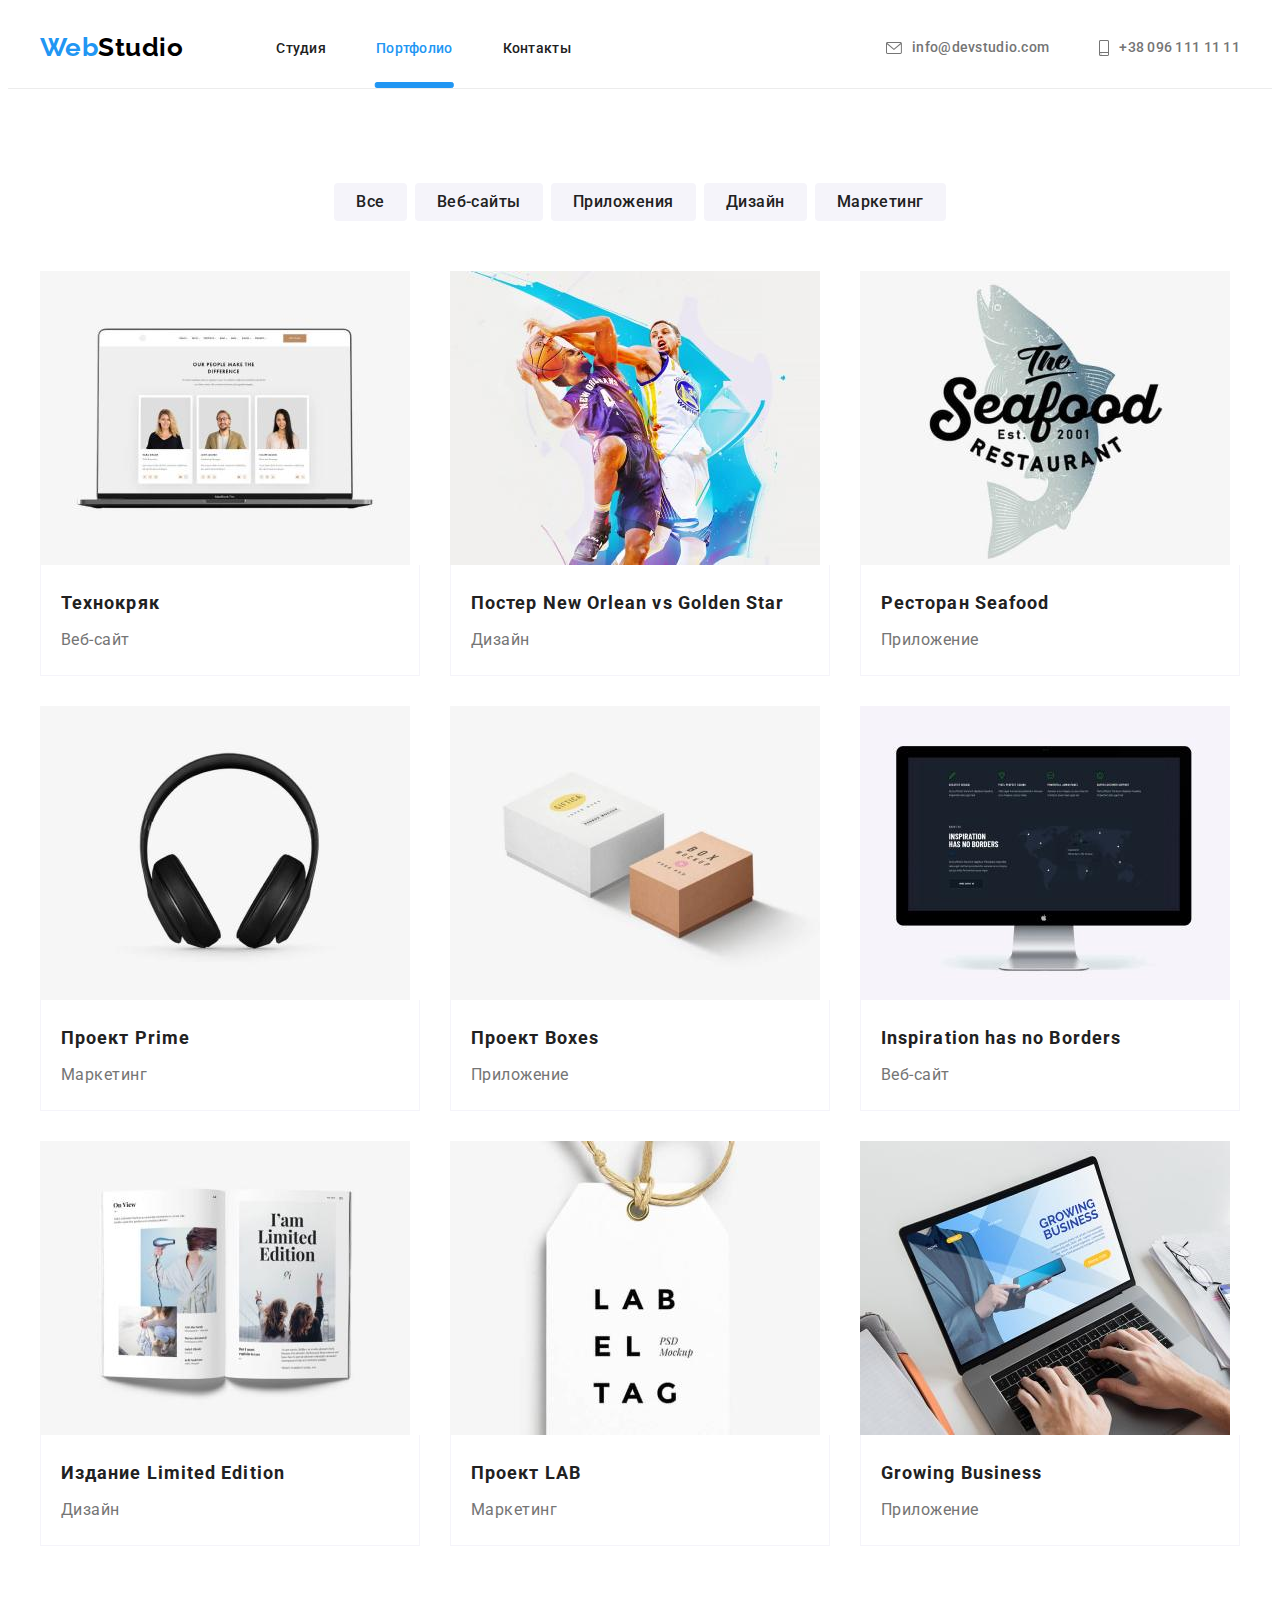
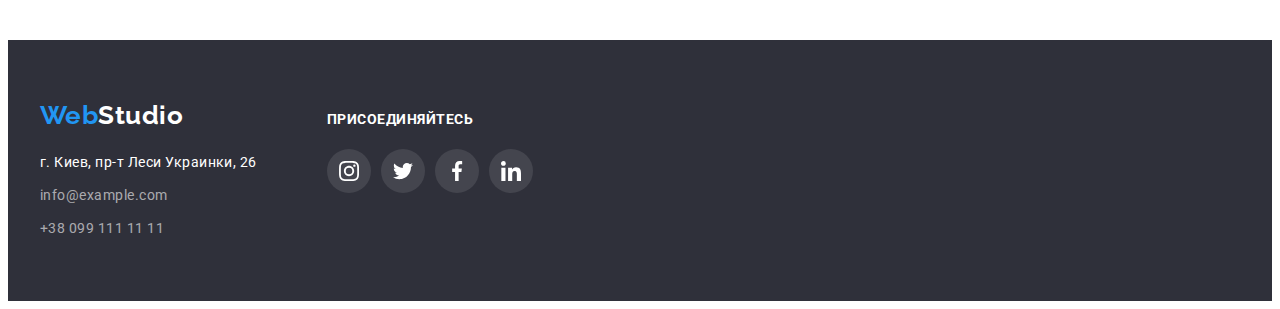
==== portfolio.html @ 96ee3c8e "add mailing form" ====
<!DOCTYPE html>
<html lang="ru">
<head>
  <meta charset="UTF-8">
  <meta http-equiv="X-UA-Compatible" content="IE=edge">
  <meta name="viewport" content="width=device-width, initial-scale=1.0">
  <title>WebStudio</title>
  <link rel="preconnect" href="https://fonts.gstatic.com">
  <link href="https://fonts.googleapis.com/css2?family=Raleway:wght@700&family=Roboto:wght@400;500;700;900&display=swap"
    rel="stylesheet">
  <link rel="stylesheet" href="https://cdnjs.cloudflare.com/ajax/libs/modern-normalize/1.0.0/modern-normalize.min.css"
    integrity="sha512-ISS7cAi1PEhQ8jnbJpJZMd29NlhNj4AWYyLOSp2CE/CsHxTCu+r+t0D2yoJudVrd0/8fTVPUVDzY5Tvli75u/g=="
    crossorigin="anonymous" referrerpolicy="no-referrer" />
  <link rel="stylesheet" href="./css/style.css">
</head>
<body>
    <!--Шапка сайта-->
    <header class="header">
      <div class="conteiner nav">
        <a class="logo" href="./">Web<span class="logo-header">Studio</span></a>
        <!--Навигация по сайту-->
        <nav class="navigation">
          <ul class="navigation-list pointkiller">
            <li class="item"><a href="./index.html" class="navigation-link">Студия</a></li>
            <li class="item"><a href="" class="navigation-link active-page">Портфолио</a></li>
            <li class="item"><a href="" class="navigation-link">Контакты</a></li>
          </ul>
        </nav>
        <ul class="contacts pointkiller">
          <li class="item">
            <a class="contacts-link" href="mailto:info@devstudio.com">
              <svg width="16" height="12" class="icon">
                <use href=./images/icons.svg#icon-envelope></use>
              </svg>
              info@devstudio.com
            </a>
          </li>
          <li class="item">
            <a class="contacts-link" href="tel:+380961111111">
              <svg width="10" height="16" class="icon">
                <use href=./images/icons.svg#icon-smartphone></use>
              </svg>
              +38 096 111 11 11
            </a>
          </li>
        </ul>
      </div>
    </header>
    <!--Секция портфолио-->
    <section class="section">
        <!-- <h1 class="section-title">Портфолио</h1>   -->
      <div class="conteiner">
        <ul class="filter-list pointkiller">
            <li class="item"><button class="button" type="button">Все</button></li>
            <li class="item"><button class="button" type="button">Веб-сайты</button></li>
            <li class="item"><button class="button" type="button">Приложения</button></li>
            <li class="item"><button class="button" type="button">Дизайн</button></li>
            <li class="item"><button class="button" type="button">Маркетинг</button></li>
        </ul>
        <ul class="examples pointkiller">
          <li class="item">
            <a href="" class="examples-link" >
              <div class="examples-bgbox">
                <img class="examples-img" src="./images/pf1.jpg" alt="Баскетболисты" width="370" height="294">
                <div class="examples-overlay">
                  <p class="overlay-text">Технокряк это современная площадка распространения коронавируса. Компании используют эту платформу для цифрового
                    шпионажа и атак на защищённые сервера конкурентов.
                </div>
              </div>
              <div class="examples-box">
                <h2 class="examples-title">Технокряк</h2>
                <p class="examples-description">Веб-сайт</p>
              </div>
            </a>
          </li>
          <li class="item">
            <a href="" class="examples-link">
              <div class="examples-bgbox">
                <img class="examples-img" src="./images/pf2.jpg" alt="Баскетболисты" width="370" height="294">
                <div class="examples-overlay">
                  <p class="overlay-text">Технокряк это современная площадка распространения коронавируса. Компании используют эту платформу для цифрового
                    шпионажа и атак на защищённые сервера конкурентов.
                  </p>
                </div>
              </div>
              <div class="examples-box">
                <h2 class="examples-title">Постер New Orlean vs Golden Star</h2>
                <p class="examples-description">Дизайн</p>
              </div>
            </a>
          </li>
          <li class="item">
            <a href="" class="examples-link">
              <div class="examples-bgbox">
                <img class="examples-img" src="./images/pf3.jpg" alt="Баскетболисты" width="370" height="294">
                <div class="examples-overlay">
                  <p class="overlay-text">Технокряк это современная площадка распространения коронавируса. Компании используют эту платформу для цифрового
                    шпионажа и атак на защищённые сервера конкурентов.
                  </p>
                </div>
              </div>
              <div class="examples-box"> 
                <h2 class="examples-title">Ресторан Seafood</h2>
                <p class="examples-description">Приложение</p>
              </div>
            </a>
          </li>
          <li class="item">
            <a href="" class="examples-link">
              <div class="examples-bgbox">
                <img class="examples-img" src="./images/pf4.jpg" alt="Баскетболисты" width="370" height="294">
                <div class="examples-overlay">
                  <p class="overlay-text">Технокряк это современная площадка распространения коронавируса. Компании используют эту платформу для цифрового
                    шпионажа и атак на защищённые сервера конкурентов.
                  </p>
                </div>
              </div>
              <div class="examples-box">
                <h2 class="examples-title">Проект Prime</h2>
                <p class="examples-description">Маркетинг</p>
              </div>
            </a>
          </li>
          <li class="item">
            <a href="" class="examples-link">
              <div class="examples-bgbox">
                <img class="examples-img" src="./images/pf5.jpg" alt="Баскетболисты" width="370" height="294">
                <div class="examples-overlay">
                  <p class="overlay-text">Технокряк это современная площадка распространения коронавируса. Компании используют эту платформу для цифрового
                    шпионажа и атак на защищённые сервера конкурентов.
                  </p>
                </div>
              </div>
              <div class="examples-box">
                <h2 class="examples-title">Проект Boxes</h2>
                <p class="examples-description">Приложение</p>
              </div>
            </a>
          </li>
          <li class="item">
            <a href="" class="examples-link">
              <div class="examples-bgbox">
                <img class="examples-img" src="./images/pf6.jpg" alt="Баскетболисты" width="370" height="294">
                <div class="examples-overlay">
                  <p class="overlay-text">Технокряк это современная площадка распространения коронавируса. Компании используют эту платформу для цифрового
                    шпионажа и атак на защищённые сервера конкурентов.
                  </p>
                </div>
              </div>
              <div class="examples-box">
                <h2 class="examples-title">Inspiration has no Borders</h2>
                <p class="examples-description">Веб-сайт</p>
              </div>
            </a>
          </li>
          <li class="item">
            <a href="" class="examples-link">
              <div class="examples-bgbox">
                <img class="examples-img" src="./images/pf7.jpg" alt="Баскетболисты" width="370" height="294">
                <div class="examples-overlay">
                  <p class="overlay-text">Технокряк это современная площадка распространения коронавируса. Компании используют эту платформу для цифрового
                    шпионажа и атак на защищённые сервера конкурентов.
                  </p>
                </div>
              </div>
              <div class="examples-box">
                <h2 class="examples-title">Издание Limited Edition</h2>
                <p class="examples-description">Дизайн</p>
              </div>
            </a>
          </li>
          <li class="item">
            <a href="" class="examples-link">
              <div class="examples-bgbox">
                <img class="examples-img" src="./images/pf8.jpg" alt="Баскетболисты" width="370" height="294">
                <div class="examples-overlay">
                  <p class="overlay-text">Технокряк это современная площадка распространения коронавируса. Компании используют эту платформу для цифрового
                    шпионажа и атак на защищённые сервера конкурентов.
                  </p>
                </div>
              </div>
              <div class="examples-box">
                <h2 class="examples-title">Проект LAB</h2>
                <p class="examples-description">Маркетинг</p>
              </div>
            </a>
          </li>
          <li class="item">
            <a href="" class="examples-link">
              <div class="examples-bgbox">
                <img class="examples-img" src="./images/pf9.jpg" alt="Баскетболисты" width="370" height="294">
                <div class="examples-overlay">
                  <p class="overlay-text">Технокряк это современная площадка распространения коронавируса. Компании используют эту платформу для цифрового
                    шпионажа и атак на защищённые сервера конкурентов.
                  </p>
                </div>
              </div>
              <div class="examples-box">
                <h2 class="examples-title">Growing Business</h2>
                <p class="examples-description">Приложение</p>
              </div>
            </a>
          </li>
        </ul>
      </div>
    </section>
    <!--Подвал-->
    <footer class="footer">
      <div class="conteiner box">
        <div class="address-box">
          <a class="logo bottom pointkiller" href="/">Web<span class="logo-footer">Studio</span></a>
          <address class="address">
            <p class="address-text">г. Киев, пр-т Леси Украинки, 26</p>
            <ul class="address-list pointkiller">
              <li><a href="mailto:info@example.com" class="address-link">info@example.com</a></li>
              <li><a href="tel:+380991111111" class="address-link">+38 099 111 11 11</a></li>
            </ul>
          </address>
        </div>
        <div class="join-box">
          <h2 class="join">Присоединяйтесь</h2>
          <ul class="join-list pointkiller">
            <li class="join-social">
              <a href="" class="link">
                <svg width="20" height="20" class="icon">
                  <use href=./images/icons.svg#icon-instagram></use>
                </svg>
              </a>
            </li>
            <li class="join-social">
              <a href="" class="link">
                <svg width="20" height="20" class="icon">
                  <use href=./images/icons.svg#icon-twitter></use>
                </svg>
              </a>
            </li>
            <li class="join-social">
              <a href="" class="link">
                <svg width="20" height="20" class="icon">
                  <use href=./images/icons.svg#icon-facebook></use>
                </svg>
              </a>
            </li>
            <li class="join-social">
              <a href="" class="link">
                <svg width="20" height="20" class="icon">
                  <use href=./images/icons.svg#icon-linkedin></use>
                </svg>
              </a>
            </li>
          </ul>
        </div>
      </div>
    </footer>
</body>
</html>
---- css/style.css ----
:root {
  --primary-text-color: #757575;
  --secondary-text-color: #212121;
  --accent-text-color: #2196f3;
  --link-text-color: rgba(255, 255, 255, 0.6);
  --black-text-color: #000000;
  --white-text-color: #ffffff;
  --bg-section-color: #f5f4fa;

  --bg-button-color: #f5f4fa;
  --bg-hero-button-color: #188ce8;
  --active-bg-button-color: #2196f3;

  --icon-color: #afb1b8;
}

body {
  background-color: var(--white-text-color);
  color: var(--primary-text-color);
  font-family: Roboto, sans-serif;
  letter-spacing: 0.03em;
}
.pointkiller {
  list-style: none;
  margin: 0;
  padding: 0;
}
.conteiner {
  width: 1200px;
  margin-left: auto;
  margin-right: auto;

  padding-left: 15px;
  padding-right: 15px;

  /* outline: 2px solid tomato; */
}
/*ШАПКА*/
/*стилизация логотипа*/
.header {
  border-bottom: 1px solid #ececec;
}
.conteiner.nav {
  display: flex;
  align-items: center;
  padding-left: 15px;
  padding-right: 15px;
}
.logo {
  font-family: Raleway, sans-serif;
  font-weight: 700;
  font-size: 26px;
  line-height: 1.2;
  letter-spacing: inherit;
  color: var(--accent-text-color);
  text-decoration: none;
}
.logo-header {
  color: var(--black-text-color);
}
.logo-footer {
  color: var(--white-text-color);
}
/*стилизация меню навигации*/
.navigation-list {
  display: flex;
  margin-left: 93px;
}
.navigation-list .item:not(:last-child) {
  margin-right: 50px;
}
.navigation-link {
  position: relative;

  display: block;
  padding-top: 32px;
  padding-bottom: 32px;

  font-weight: 500;
  font-size: 14px;
  line-height: 1.143;
  letter-spacing: 0.02em;
  color: var(--secondary-text-color);

  transition-property: color;
  transition-timing-function: cubic-bezier(0.4, 0, 0.2, 1);
  transition-duration: 250ms;
}
.navigation-link.active-page {
  color: var(--accent-text-color);
}
.navigation-link.active-page:after {
  position: absolute;
  bottom: 0;
  left: 50%;
  height: 4px;
  transform: translatex(-50%);
  width: 100%;

  content: '';
  border: 1px solid var(--accent-text-color);
  border-radius: 2px;
  background-color: var(--accent-text-color);
}
.navigation-link {
  text-decoration: none;
}
.navigation-link:hover,
.navigation-link:focus {
  color: var(--accent-text-color);
}
/*стилизация контактных ссылок*/
.contacts {
  display: flex;
  margin-left: auto;

  font-weight: 500;
  font-size: 14px;
  line-height: 1.14;
  letter-spacing: 0.02em;
  color: var(--primary-text-color);
}
.contacts .item:not(:last-child) {
  margin-right: 50px;
}
.contacts-link {
  display: flex;
  align-items: center;
  justify-content: center;
  padding-top: 32px;
  padding-bottom: 32px;

  color: inherit;
  fill: currentColor;
  text-decoration: none;

  transition-property: color, fill;
  transition-timing-function: cubic-bezier(0.4, 0, 0.2, 1);
  transition-duration: 250ms;
}
.contacts-link:hover,
.contacts-link:focus {
  color: var(--accent-text-color);
  fill: var(--accent-text-color);
}
.contacts-link .icon {
  margin-right: 10px;
}
/*ШАПКА*/

/*СЕКЦИИ ОСНОВНОГО КОНТЕНТА*/
/* секция-герой */
.hero {
  max-width: 1600px;
  height: 600px;
  padding-top: 200px;
  padding-bottom: 200px;
  margin-right: auto;
  margin-left: auto;

  background-image: linear-gradient(rgba(47, 48, 58, 0.4), rgba(47, 48, 58, 0.4)),
    url(../images/herobg.jpg);
  background-color: #c4c4c4;
  text-align: center;
  background-repeat: no-repeat;
  background-position: center;
}
.hero-title {
  margin-top: 0;
  margin-bottom: 30px;

  font-weight: 900;
  font-size: 44px;
  line-height: 1.36;
  letter-spacing: 0.06em;
  text-transform: uppercase;
  color: var(--white-text-color);
}
.hero-button {
  padding: 10px 32px;
  border-radius: 4px;
  border-width: 0;
  border-color: transparent;
  height: 50px;
  min-width: 200px;
  text-align: center;

  font-family: inherit;
  font-weight: 700;
  font-size: 16px;
  line-height: 1.87;
  letter-spacing: 0.06em;
  cursor: pointer;
  background-color: var(--active-bg-button-color);
  color: var(--white-text-color);
  box-shadow: 0px 4px 4px rgba(0, 0, 0, 0.15);

  transition-property: background-color, box-shadow;
  transition-timing-function: cubic-bezier(0.4, 0, 0.2, 1);
  transition-duration: 250ms;
}
.hero-button:hover,
.hero-button:focus {
  background-color: var(--bg-hero-button-color);
}
/* секции основных разделов */
.section {
  padding-top: 94px;
  padding-bottom: 94px;
  color: var(--primary-text-color);
}
.section-title {
  margin-top: 0;
  margin-bottom: 50px;
  text-align: center;

  font-size: 36px;
  line-height: 1.17;
  color: var(--secondary-text-color);
}
/*преимущества*/
.feature {
  display: flex;
  margin-bottom: 94px;

  color: var(--primary-text-color);
  font-size: 14px;
  line-height: 1.71;
}
.feature .item {
  flex-basis: 270px;
}
.feature-icon {
  display: flex;
  margin-bottom: 30px;
  height: 120px;
  width: 270px;
  justify-content: center;
  align-items: center;
  border-radius: 4px;

  background-color: var(--bg-section-color);
}

.feature .item:not(:last-child) {
  margin-right: 30px;
}
.feature-title {
  margin-top: 0;
  margin-bottom: 10px;

  font-size: 14px;
  line-height: 1.14;
  text-transform: uppercase;
  color: var(--secondary-text-color);
}
.feature-description {
  margin: 0;
}
/*Чем мы занимаемся*/
.work {
  display: flex;
}
.work .item {
  position: relative;
  flex-basis: calc((100% - 30px * 2) / 3);
}
.work .item:not(:last-child) {
  margin-right: 30px;
}
.work-img {
  display: block;
}
.work-description {
  position: absolute;
  height: 70px;
  width: 100%;
  bottom: 0;
  margin: 0;
  display: flex;
  justify-content: center;
  align-items: center;

  font-size: 14px;
  font-weight: 700;
  line-height: 1.143;
  text-transform: uppercase;
  color: var(--white-text-color);
  background-color: rgba(47, 48, 58, 0.8);
}
/*Наша команда*/
.secondary {
  background-color: var(--bg-section-color);
}
.team {
  display: flex;
}
.card {
  flex-basis: calc((100% - 30px * 3) / 4);
  border-radius: 0 0 4px 4px;
  box-shadow: 0px 1px 3px rgba(0, 0, 0, 0.12), 0px 1px 1px rgba(0, 0, 0, 0.14),
    0px 2px 1px rgba(0, 0, 0, 0.2);

  text-align: center;

  background-color: #ffffff;
}
.card:not(:last-child) {
  margin-right: 30px;
}
.team-social {
  display: flex;
  align-items: center;
}

.social .link {
  display: flex;
  display: inline-flex;
  width: 44px;
  height: 44px;
  border-radius: 50%;
  align-items: center;
  justify-content: center;
  fill: var(--icon-color);

  transition-property: fill, background-color, box-shadow;
  transition-timing-function: cubic-bezier(0.4, 0, 0.2, 1);
  transition-duration: 250ms;
}

.social .link:hover {
  fill: var(--white-text-color);
  background-color: var(--accent-text-color);
  box-shadow: 0px 4px 4px rgba(0, 0, 0, 0.25);
}

.social:not(:last-child) {
  margin-right: 10px;
}
.team-link {
  text-decoration: none;
}
.team-img {
  display: block;
}
.team-box {
  padding: 30px;
}
.team-title {
  margin-top: 0;
  margin-bottom: 10px;

  font-weight: 500;
  font-size: 16px;
  line-height: 1.17;
  color: var(--secondary-text-color);
}
.team-description {
  margin-top: 0;
  margin-bottom: 16px;

  font-size: 16px;
  line-height: 1.17;
  color: var(--primary-text-color);
}
.clients {
  display: flex;
  justify-content: center;
}
.clients .item:not(:last-child) {
  margin-right: 30px;
}
.clients-link {
  display: flex;
  height: 92px;
  width: 170px;
  justify-content: center;
  align-items: center;
  border: 1px solid #afb1b8;
  border-radius: 4px;

  fill: var(--icon-color);

  transition-property: fill, border-color;
  transition-timing-function: cubic-bezier(0.4, 0, 0.2, 1);
  transition-duration: 250ms;
}
.clients-link:hover,
.clients-link:focus {
  cursor: pointer;
  fill: var(--accent-text-color);
  border-color: var(--accent-text-color);
}

/*СЕКЦИИ ОСНОВНОГО КОНТЕНТА*/

/*-----------------------------------------------*/

/*СТРАНИЦА ПОРТФОЛИО*/
/* кнопки навигации */
.button {
  padding: 6px 22px;
  border-radius: 4px;
  border-width: 0;
  border-color: transparent;

  font-family: inherit;
  font-weight: 500;
  font-size: 16px;
  line-height: 1.62;
  letter-spacing: inherit;
  background-color: var(--bg-section-color);
  color: var(--secondary-text-color);

  transition-property: background-color, box-shadow, color;
  transition-timing-function: cubic-bezier(0.4, 0, 0.2, 1);
  transition-duration: 250ms;
}
.button:hover,
.button:focus {
  cursor: pointer;

  background-color: var(--active-bg-button-color);
  color: var(--white-text-color);

  box-shadow: 0px 4px 4px rgba(0, 0, 0, 0.25);
}
.filter-list {
  display: flex;
  justify-content: center;
  margin-bottom: 50px;
}
.filter-list .item:not(:last-child) {
  margin-right: 8px;
}
/* секция работ */
.examples {
  display: flex;
  flex-wrap: wrap;
}
.examples .item {
  flex-basis: calc((100% - 30px * 2) / 3);

  transition-property: box-shadow;
  transition-timing-function: cubic-bezier(0.4, 0, 0.2, 1);
  transition-duration: 250ms;
}
.examples-link {
  display: block;
  text-decoration: none;
}
.examples-link:hover,
.examples-link:focus {
  box-shadow: 0px 4px 4px rgba(0, 0, 0, 0.25);
}
.examples-bgbox {
  position: relative;
  overflow: hidden;
}
.examples-overlay {
  position: absolute;
  top: 0%;
  height: 100%;
  width: 100%;

  background-color: rgba(33, 150, 243, 0.9);
  transform: translateY(100%);
  overflow: hidden;

  transition-timing-function: cubic-bezier(0.4, 0, 0.2, 1);
  transition-duration: 250ms;
}
.overlay-text {
  display: flex;
  justify-content: center;
  align-items: flex-start;

  height: 100%;
  width: 100%;
  padding: 63px 24px;
  margin: 0;

  font-size: 18px;
  line-height: 1.56;
  color: var(--white-text-color);

  overflow: auto;
}

.examples .item:not(:nth-child(3n)) {
  margin-right: 30px;
}
.examples .item:not(:nth-last-child(-n + 3)) {
  margin-bottom: 30px;
}

.examples-link:hover .examples-overlay,
.examples-link:focus .examples-overlay {
  transform: translateY(0);
}
.examples-img {
  display: block;
}
.examples-box {
  padding: 20px;
  border-bottom: 1px solid var(--bg-section-color);
  border-left: 1px solid var(--bg-section-color);
  border-right: 1px solid var(--bg-section-color);
}
.examples-title {
  margin-top: 0;
  margin-bottom: 4px;

  font-size: 18px;
  line-height: 2;
  letter-spacing: 0.06em;
  color: var(--secondary-text-color);
}
.examples-description {
  margin: 0;
  font-size: 16px;
  line-height: 1.87;
  color: var(--primary-text-color);
}

/*СТРАНИЦА ПОРТФОЛИО*/
/*-----------------------------------------------*/
/*модальное окно*/

/*rrrrrrrrrrrrrrrrrrrrrrrrrrrrrrrr*/
.backdrop {
  position: fixed;
  top: 0;
  left: 0;
  width: 100%;
  height: 100%;
  background-color: rgba(0, 0, 0, 0.2);
  opacity: 1;
  transition: opacity 800ms cubic-bezier(0.4, 0, 0.2, 1);
}
.backdrop.is-hidden {
  opacity: 0;
  pointer-events: none;
}

.modal {
  position: absolute;
  top: 50%;
  left: 50%;
  height: 581px;
  width: 528px;

  background-color: #ffffff;
  border-radius: 4px;
  box-shadow: 0px 4px 4px rgba(0, 0, 0, 0.25);

  transform: translate(-50%, -50%) scale(1) rotate(360deg);
  transition: transform 700ms cubic-bezier(0.4, 0, 0.2, 1);
}

.backdrop.is-hidden .modal {
  transform: translate(-50%, -50%) scale(1.3);
}
.btn-close {
  position: absolute;
  top: 8px;
  right: 8px;

  display: flex;
  justify-content: center;
  align-items: center;
  padding: 0%;

  height: 30px;
  width: 30px;
  border: 1px solid rgba(0, 0, 0, 0.1);
  border-radius: 50%;
  fill: #000000;
  background-color: inherit;
}
/*rrrrrrrrrrrrrrrrrrrrrrrrrrrrrrrr*/
.backdrop.is-explosion {
  opacity: 0;
  pointer-events: none;
}
.backdrop.is-explosion .modal {
  transform: translate(-50%, -50%) scale(0.01);
}
/* .btn-close .icon {
  fill: #000000;
} */
.btn-close:hover,
.btn-close:focus {
  cursor: pointer;
  fill: var(--accent-text-color);
}

/*-----------------------------------------------*/
/*Футер*/
.footer {
  /*временно для видимости белого текста*/
  padding-top: 60px;
  padding-bottom: 60px;
  background-color: #2f303a;
}
.box {
  display: flex;
  align-items: baseline;
}
.address-box {
  margin-right: 70px;
}

.logo.bottom {
  display: inline-block;
  margin-bottom: 20px;
}

.address-text {
  margin-top: 0;
  margin-bottom: 9px;

  font-style: normal;
  font-size: 14px;
  line-height: 1.71;
  color: var(--white-text-color);
}
.address-list li:not(:last-child) {
  margin-bottom: 9px;
}
.address-link {
  font-style: normal;
  font-size: 14px;
  line-height: 1.71;
  color: var(--link-text-color);
  text-decoration: none;
}
.address-link:hover,
.address-link:focus {
  color: var(--accent-text-color);
}
.join-box {
  margin-right: 93px;
}
.join {
  margin-top: 0;
  margin-bottom: 20px;

  font-weight: 700;
  font-size: 14px;
  line-height: 1.41;
  color: var(--white-text-color);
  text-decoration: none;
  text-transform: uppercase;
}
.join-list {
  display: flex;
}
.join-social .link {
  display: flex;
  display: inline-flex;
  width: 44px;
  height: 44px;
  border-radius: 50%;

  background-color: rgba(255, 255, 255, 0.1);
  align-items: center;
  justify-content: center;
  fill: var(--white-text-color);

  transition-property: background-color;
  transition-timing-function: cubic-bezier(0.4, 0, 0.2, 1);
  transition-duration: 250ms;
}
.join-social:not(:last-child) {
  margin-right: 10px;
}
.join-social .link:hover,
.join-social .link:focus {
  border-radius: 50%;
  background-color: var(--accent-text-color);
  cursor: pointer;
}
.sign-box {
  display: inline-flex;
}
.sign {
  display: inline-block;
  margin-top: 0;
  margin-bottom: 20px;

  font-weight: 700;
  font-size: 14px;
  line-height: 1.41;
  color: var(--white-text-color);
  text-decoration: none;
  text-transform: uppercase;
}
.sign-button {
  height: 50px;
  min-width: 200px;
  padding: 10px;
  display: inline-flex;
  justify-content: center;
  align-items: center;

  font-size: 16px;
  font-weight: 700;
  line-height: 1.87;
  letter-spacing: 0.06em;
  cursor: pointer;
  color: var(--white-text-color);

  background-color: var(--active-bg-button-color);
  border-color: transparent;
  border-radius: 4px;
  box-shadow: 0px 4px 4px rgba(0, 0, 0, 0.15);
}
.sign-button .icon {
  margin-left: 10px;
  fill: var(--white-text-color);
}
/*Футер*/
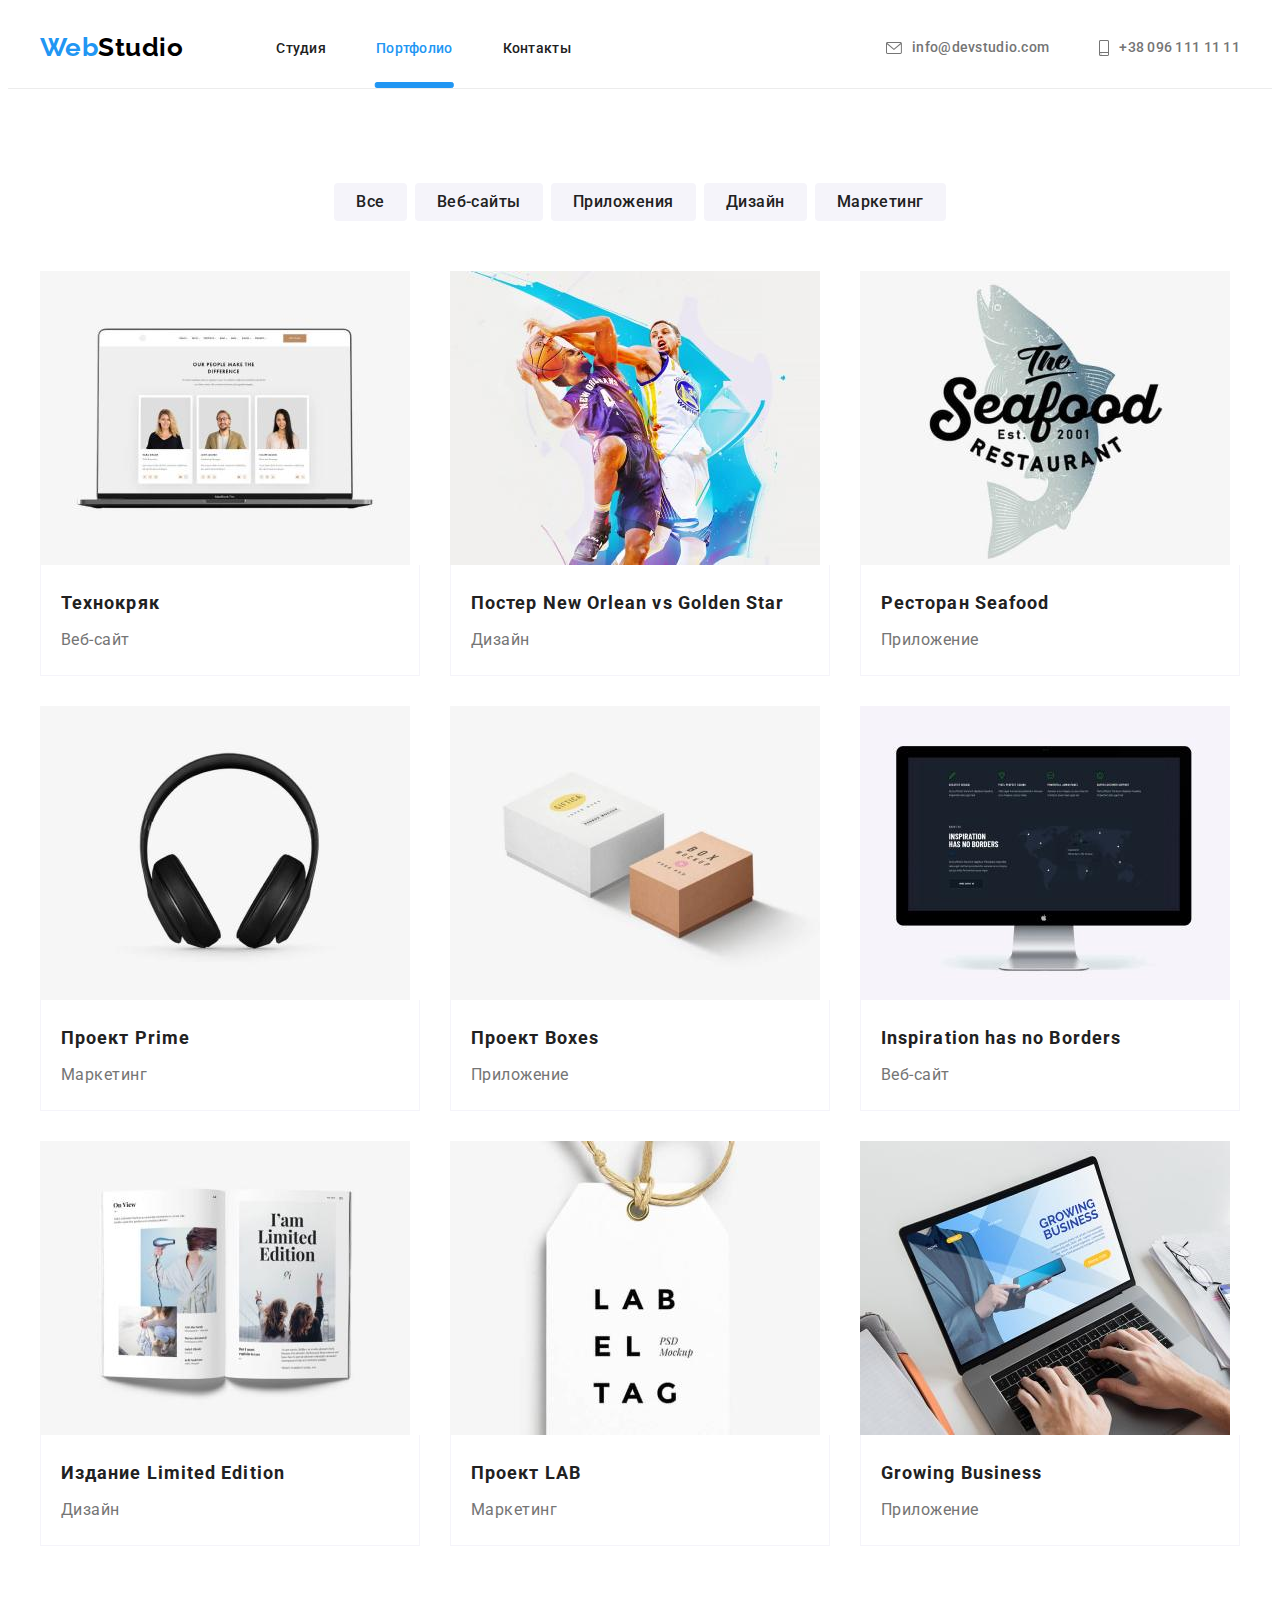
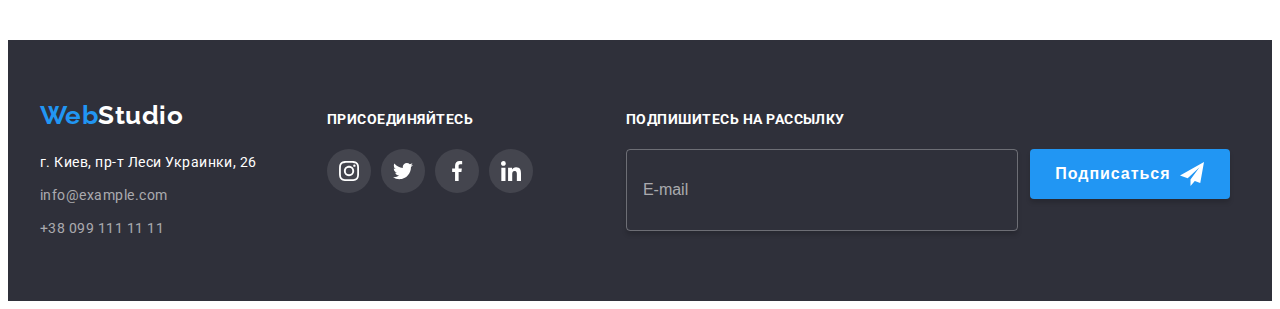
==== commit 428643b7: "Final hm-06" ====
--- a/portfolio.html
+++ b/portfolio.html
@@ -250,6 +250,20 @@
             </li>
           </ul>
         </div>
+        <div class="sign-box">
+          <b class="sign">Подпишитесь на рассылку</b>
+          <form class="mailing-form" method="GET" name="mailing-form">
+            <label class="mailing-title">
+              <input class="mailing-input" type="email" name="email" placeholder="E-mail">
+            </label>
+            <button class="sign-button" type="submit">
+              Подписаться
+              <svg width="24" height="24" class="icon">
+                <use href=./images/icons.svg#icon-send></use>
+              </svg>
+            </button>
+          </form>
+        </div>      
       </div>
     </footer>
 </body>
--- a/css/style.css
+++ b/css/style.css
@@ -549,6 +549,8 @@
   left: 50%;
   height: 581px;
   width: 528px;
+  display: block;
+  padding: 33px 40px 47px 40px;
 
   background-color: #ffffff;
   border-radius: 4px;
@@ -559,7 +561,143 @@
 }
 
 .backdrop.is-hidden .modal {
-  transform: translate(-50%, -50%) scale(1.3);
+  transform: translate(-50%, -50%) scale(0.01);
+}
+.form-title {
+  margin-top: 0;
+  margin-bottom: 12px;
+  text-align: center;
+
+  font-size: 20px;
+  line-height: 1.15;
+  font-weight: 700;
+  color: var(--secondary-text-color);
+}
+.form-field {
+  position: relative;
+  display: block;
+  margin-bottom: 10px;
+}
+
+.form-label {
+  display: block;
+  margin-bottom: 4px;
+
+  font-size: 12px;
+  line-height: 1.167;
+  letter-spacing: 0.01em;
+
+  color: var(--primary-text-color);
+}
+.form-input {
+  display: block;
+  height: 40px;
+  width: 448px;
+  padding: 11px 12px 11px 40px;
+
+  border: 1px solid rgba(33, 33, 33, 0.2);
+  border-radius: 4px;
+
+  transition: border-color 250ms cubic-bezier(0.4, 0, 0.2, 1);
+}
+
+.form-field:focus-within .form-input {
+  border-color: var(--accent-text-color);
+  outline: none;
+}
+.form-field:focus-within .form-textarea {
+  border-color: var(--accent-text-color);
+  outline: none;
+}
+.form-field:focus-within .icon {
+  fill: var(--accent-text-color);
+}
+.form-field .icon {
+  position: absolute;
+  top: 38px;
+  left: 12px;
+  fill: var(--secondary-text-color);
+
+  transform: translate(0%, -50%);
+
+  transition: fill 250ms cubic-bezier(0.4, 0, 0.2, 1);
+}
+
+.form-textarea {
+  display: block;
+  resize: none;
+  height: 120px;
+  width: 448px;
+  margin-bottom: 20px;
+  padding: 12px 16px;
+
+  border: 1px solid rgba(33, 33, 33, 0.2);
+  border-radius: 4px;
+  transition: border-color 250ms cubic-bezier(0.4, 0, 0.2, 1);
+}
+.form-textarea::placeholder {
+  font-size: 12px;
+  line-height: 1.167;
+  letter-spacing: 0.01em;
+
+  color: rgba(117, 117, 117, 0.5);
+}
+.form-text {
+  display: inline-block;
+  font-size: 14px;
+  line-height: 1.71;
+  color: var(--primary-text-color);
+}
+
+.form-link {
+  text-decoration: underline;
+  font-size: 14px;
+  line-height: 1.71;
+  color: var(--accent-text-color);
+  text-decoration-line: underline;
+}
+.agreement {
+  text-align: center;
+  margin-bottom: 30px;
+}
+.checkbox {
+  position: absolute;
+  width: 1px;
+  height: 1px;
+  margin: -1px;
+  border: 0;
+  padding: 0;
+  clip: rect(0 0 0 0);
+  overflow: hidden;
+}
+.checkbox:checked ~ .icon-check {
+  fill: var(--white-text-color);
+  background-color: var(--accent-text-color);
+  border-color: var(--accent-text-color);
+}
+
+.icon-check {
+  /* position: absolute;
+  top: 0;
+  left: -24px; */
+  display: inline-block;
+  fill: transparent;
+
+  border: 2px solid var(--secondary-text-color);
+  border-radius: 2px;
+
+  transition: border-color 250ms cubic-bezier(0.4, 0, 0.2, 1),
+    background-color 250ms cubic-bezier(0.4, 0, 0.2, 1) 100ms,
+    fill 250ms cubic-bezier(0.4, 0, 0.2, 1) 400ms;
+}
+
+.submit-box {
+  display: flex;
+  justify-content: center;
+}
+.btn-submit:hover,
+.btn-submit:focus {
+  background-color: var(--bg-hero-button-color);
 }
 .btn-close {
   position: absolute;
@@ -577,15 +715,10 @@
   border-radius: 50%;
   fill: #000000;
   background-color: inherit;
-}
-/*rrrrrrrrrrrrrrrrrrrrrrrrrrrrrrrr*/
-.backdrop.is-explosion {
-  opacity: 0;
-  pointer-events: none;
-}
-.backdrop.is-explosion .modal {
-  transform: translate(-50%, -50%) scale(0.01);
-}
+
+  transition: fill 250ms cubic-bezier(0.4, 0, 0.2, 1);
+}
+
 /* .btn-close .icon {
   fill: #000000;
 } */
@@ -681,8 +814,13 @@
   background-color: var(--accent-text-color);
   cursor: pointer;
 }
-.sign-box {
-  display: inline-flex;
+
+.mailing-form {
+  display: flex;
+}
+.mailing-title {
+  display: inline-block;
+  margin-right: 12px;
 }
 .sign {
   display: inline-block;
@@ -696,7 +834,23 @@
   text-decoration: none;
   text-transform: uppercase;
 }
-.sign-button {
+.mailing-input {
+  padding: 15px 16px;
+  height: 50px;
+  width: 358px;
+  color: var(--white-text-color);
+  background-color: transparent;
+  border: 1px solid rgba(255, 255, 255, 0.3);
+  border-radius: 4px;
+  box-shadow: 0px 4px 4px rgba(0, 0, 0, 0.15);
+}
+.mailing-input::placeholder {
+  font-size: 16px;
+  line-height: 1.25;
+  color: #ffffff99;
+}
+.sign-button,
+.btn-submit {
   height: 50px;
   min-width: 200px;
   padding: 10px;
@@ -715,6 +869,11 @@
   border-color: transparent;
   border-radius: 4px;
   box-shadow: 0px 4px 4px rgba(0, 0, 0, 0.15);
+  transition: background-color 250ms cubic-bezier(0.4, 0, 0.2, 1);
+}
+.sign-button:hover,
+.sign-button:focus {
+  background-color: var(--bg-hero-button-color);
 }
 .sign-button .icon {
   margin-left: 10px;
